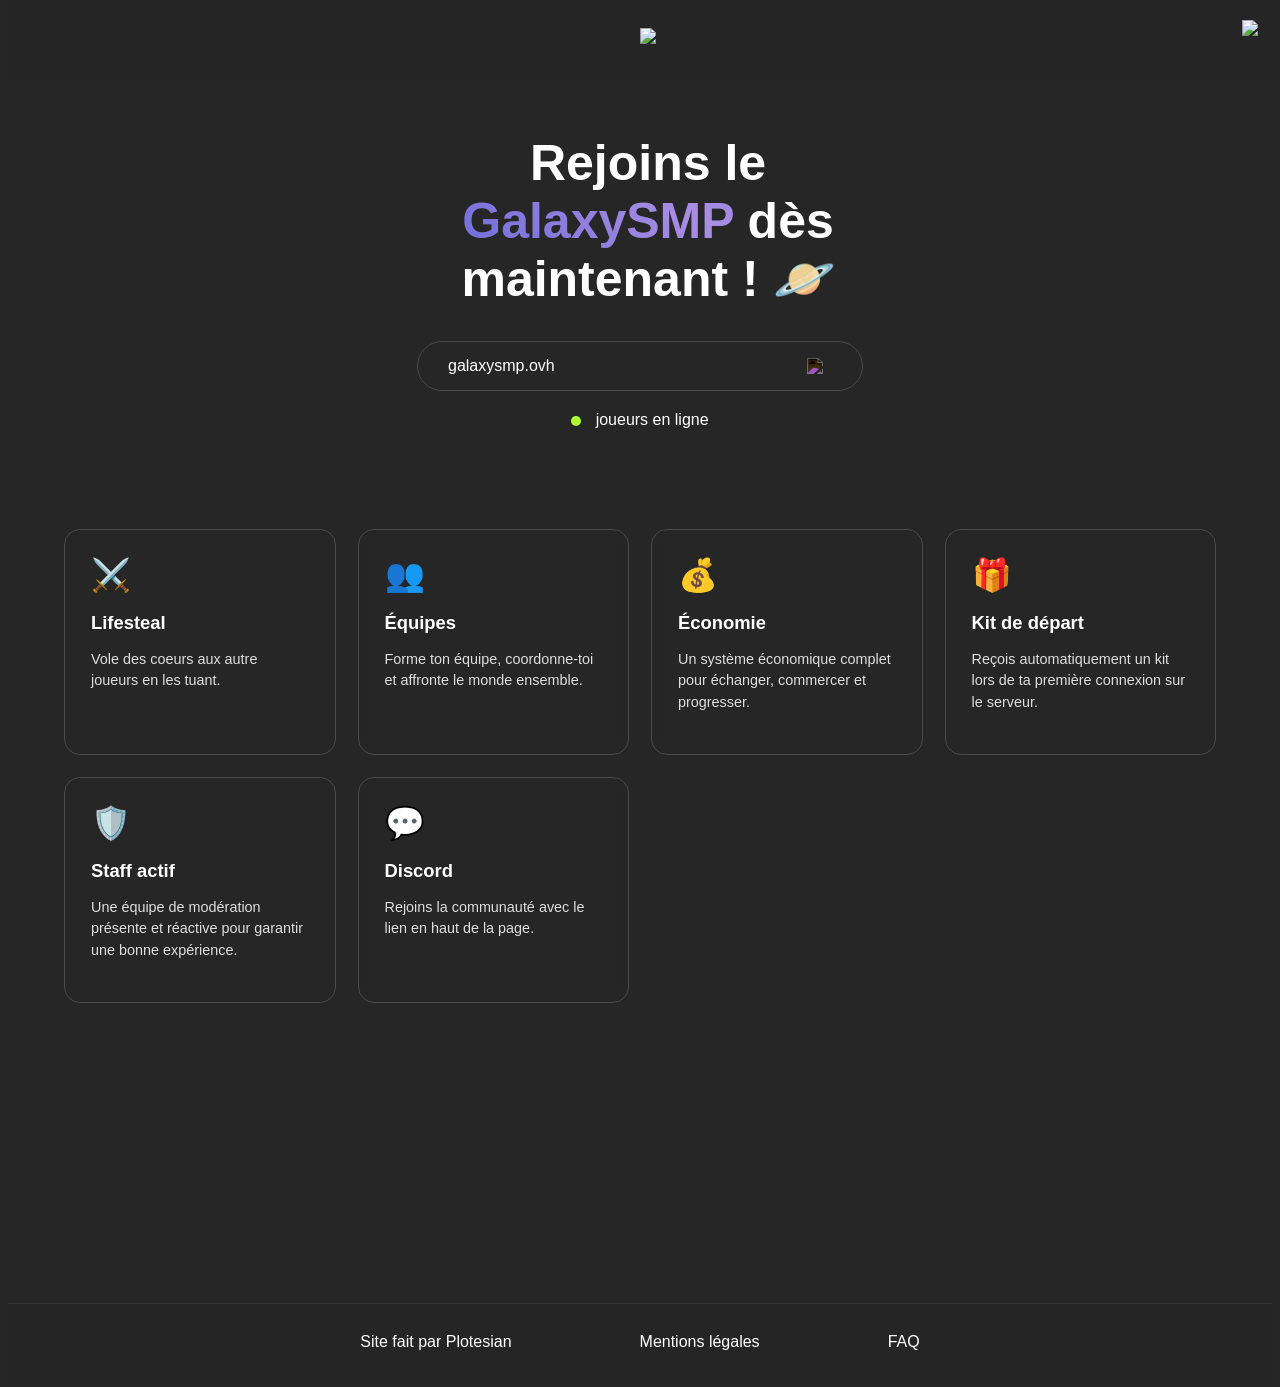
==== index.html @ 4d80b807 "Refonte importante du site" ====
<!DOCTYPE html>
<html lang="fr">
<head>
    <meta charset="UTF-8">
    <meta name="viewport" content="width=device-width, initial-scale=1.0">
    <title>GalaxySMP</title>
    <link rel="stylesheet" href="style.css">
    <link rel="shortcut icon" href="/assets/galaxy.png" type="image/x-icon">
    <script src="playercount.js"></script>
</head>
<body>
    <div class="menu">
        <a href="/" class="hover-underline-animation menu-element"><img src="/assets/galaxy-noback.png" style="width: 70px;"></a>
        <a href="https://discord.gg/S2wEps9kUZ" target="_blank">
            <img src="/assets/discord.png" class="logo-menu">
        </a>
    </div>
    <div class="container">
        <div class="title-galaxy-container">
            <h1 class="title-galaxy">
                Rejoins le <span class="galaxysmp-gradient">GalaxySMP</span> dès maintenant ! 🪐
            </h1>
        </div>
        <div class="copy-text-container">
            <div class="copy-text" id="copyBtn">
                galaxysmp.ovh
                <img src="/assets/copy.svg" class="copy-svg" id="copyIcon">
            </div>
        </div>
        <div class="player-count-container">
            <div class="player-count">
                <div class="green-circle"></div>
                <span id="player-count"></span>
                joueurs en ligne
            </div>
        </div>
        <div class="cards">
          <div class="card">
            <span class="icon">⚔️</span>
            <h3>Lifesteal</h3>
            <p>Vole des coeurs aux autre joueurs en les tuant.</p>
          </div>
          <div class="card">
            <span class="icon">👥</span>
            <h3>Équipes</h3>
            <p>Forme ton équipe, coordonne-toi et affronte le monde ensemble.</p>
          </div>
          <div class="card">
            <span class="icon">💰</span>
            <h3>Économie</h3>
            <p>Un système économique complet pour échanger, commercer et progresser.</p>
          </div>
          <div class="card">
            <span class="icon">🎁</span>
            <h3>Kit de départ</h3>
            <p>Reçois automatiquement un kit lors de ta première connexion sur le serveur.</p>
          </div>
          <div class="card">
            <span class="icon">🛡️</span>
            <h3>Staff actif</h3>
            <p>Une équipe de modération présente et réactive pour garantir une bonne expérience.</p>
          </div>
          <div class="card">
            <span class="icon">💬</span>
            <h3>Discord</h3>
            <p>Rejoins la communauté avec le lien en haut de la page.</p>
          </div>
        </div>

    </div>
    <div class="footer">
        <div class="footer-element">Site fait par Plotesian</div>
        <a href="/legal/mentions-legales.html" class="footer-element hover-underline-animation">Mentions légales</a>
        <a href="/faq.html" class="hover-underline-animation footer-element">FAQ</a>
    </div>
</body>
</html>
---- style.css ----
@font-face {
	font-family: "Inter";
	src: url("/fonts/Inter.ttf") format("truetype");
}

body {
    font-family: "Inter", sans-serif;
    background-color: #262626;
    color: #ffffff;
}

.container {
    margin-top: 100px;
}

a {
    color: white;
    text-decoration: none;
}

.centered-text-container {
    margin: auto;
    margin-top: 20px;
    width: 80%;
    text-align: center;
    margin-bottom: 80px;
}

.hover-underline-animation {
    text-decoration: none;
    color: inherit;
    display: inline-block;
    position: relative;
}

.hover-underline-animation::after {
    content: "";
    position: absolute;
    width: 100%;
    transform: scaleX(0);
    height: 2px;
    bottom: 0;
    left: 0;
    background: linear-gradient(90deg, #6667d7, #aa8ee4);
    transform-origin: bottom right;
    transition: transform 0.25s ease-out;
}

.hover-underline-animation:hover::after {
    transform: scaleX(1);
    transform-origin: bottom left;
}

.player-count-container {
    width: 100%;
    text-align: center;
}

.green-circle {
    position: relative;
    top: 5px;
    width: 10px;
    height: 10px;
    background: greenyellow;
    border-radius: 10px;
    margin-right: 10px;
}

.player-count {
    display: flex;
    flex-direction: row;
    width: 100%;
    justify-content: center;
    margin-top: 20px;
}

#player-count {
    margin-right: 0.5ex;
}

.menu {
    width: 100%;
    height: 75px;
    background-color: #252525;
    position: fixed;
    top: 0;
    display: flex;
    align-items: center;
    justify-content: center;
    z-index: 999;
}

.footer {
    width: 100%;
    height: 75px;
    margin-top: 300px;
    background-color: #252525;
    border-top: 1px solid #353535;
    display: flex;
    align-items: center;
    justify-content: center;
    z-index: 999;
    color: #fff;
}

.footer-element {
    margin: 0 5vw 0 5vw;
}

.logo-menu {
    height: 37px;
    transition: 200ms ease-in-out;
    margin-left: 30px;
    position: absolute;
    right: 30px;
    top: 20px;
}

.logo-menu:hover {
    transform: scale(1.1);
    transition: 200ms ease-in-out;
}

.title-galaxy-container {
    width: 100vw;
    display: flex;
    justify-content: center;
    align-content: center;
}

.title-galaxy {
    width: 400px;
    text-align: center;
    font-size: 50px;
}

.galaxysmp-gradient {
    font-size: inherit;
    background: linear-gradient(45deg, #6667d7, #aa8ee4, #6667d7);
    background-size: 200% 200%;
    background-clip: text;
    -webkit-background-clip: text;
    -webkit-text-fill-color: transparent;
    animation: galaxyGradient 2s linear infinite;
}

.cards {
  display: grid;
  grid-template-columns: repeat(auto-fit, minmax(220px, 1fr));
  gap: 22px;
  margin: auto;
  width: 90vw;
  margin-top: 100px;
}

.card {
  background: var(--panel);
  backdrop-filter: blur(6px);
  border: 1px solid #4b4b4b;
  border-radius: 16px;
  padding: 26px;
  transition: transform 0.25s ease, border-color 0.25s ease;
}

.card:hover {
  transform: translateY(-6px);
  border: 1px solid #7b7b7b;
}

.card .icon {
  font-size: 2rem;
  margin-bottom: 12px;
  display: block;
}

.card h3 {
  font-size: 1.15rem;
  margin-bottom: 8px;
  color: var(--accent);
}

.card p {
  font-size: 0.9rem;
  line-height: 1.5;
  opacity: 0.85;
}


.image-galaxy {
    width: 300px;
    border-radius: 20px;
    margin-top: 50px;
}

.copy-text-container {
    display: flex;
    justify-content: center;
    align-content: center;
}

.copy-text {
    display: flex;
    align-items: center;
    justify-content: space-between;
    padding: 15px 30px;
    border: 1px solid #4b4b4b;
    border-radius: 30px;
    cursor: pointer;
    transition: ease-out 300ms;
    width: 30vw;
}

.copy-text:hover {
    transform: scale(1.03);
    border: 1px solid #7b7b7b;
}

.copy-svg {
    width: 25px;
    filter: invert(1);
}

@media screen and (max-width: 800px) {
    .join-container {
        flex-direction: column;
    }
    .title-galaxy {
        margin-left: 0;
        margin-top: 30px;
    }
    .join-galaxy {
        margin: 0;
    }
    .down-arrow-container {
        display: flex;
        justify-content: right;
    }
    .down-arrow {
        margin: 0;
        margin-right: 5%;
    }
}

@keyframes galaxyGradient {
    0% {
        background-position: 0% 50%;
    }
    100% {
        background-position: 200% 50%;
    }
}
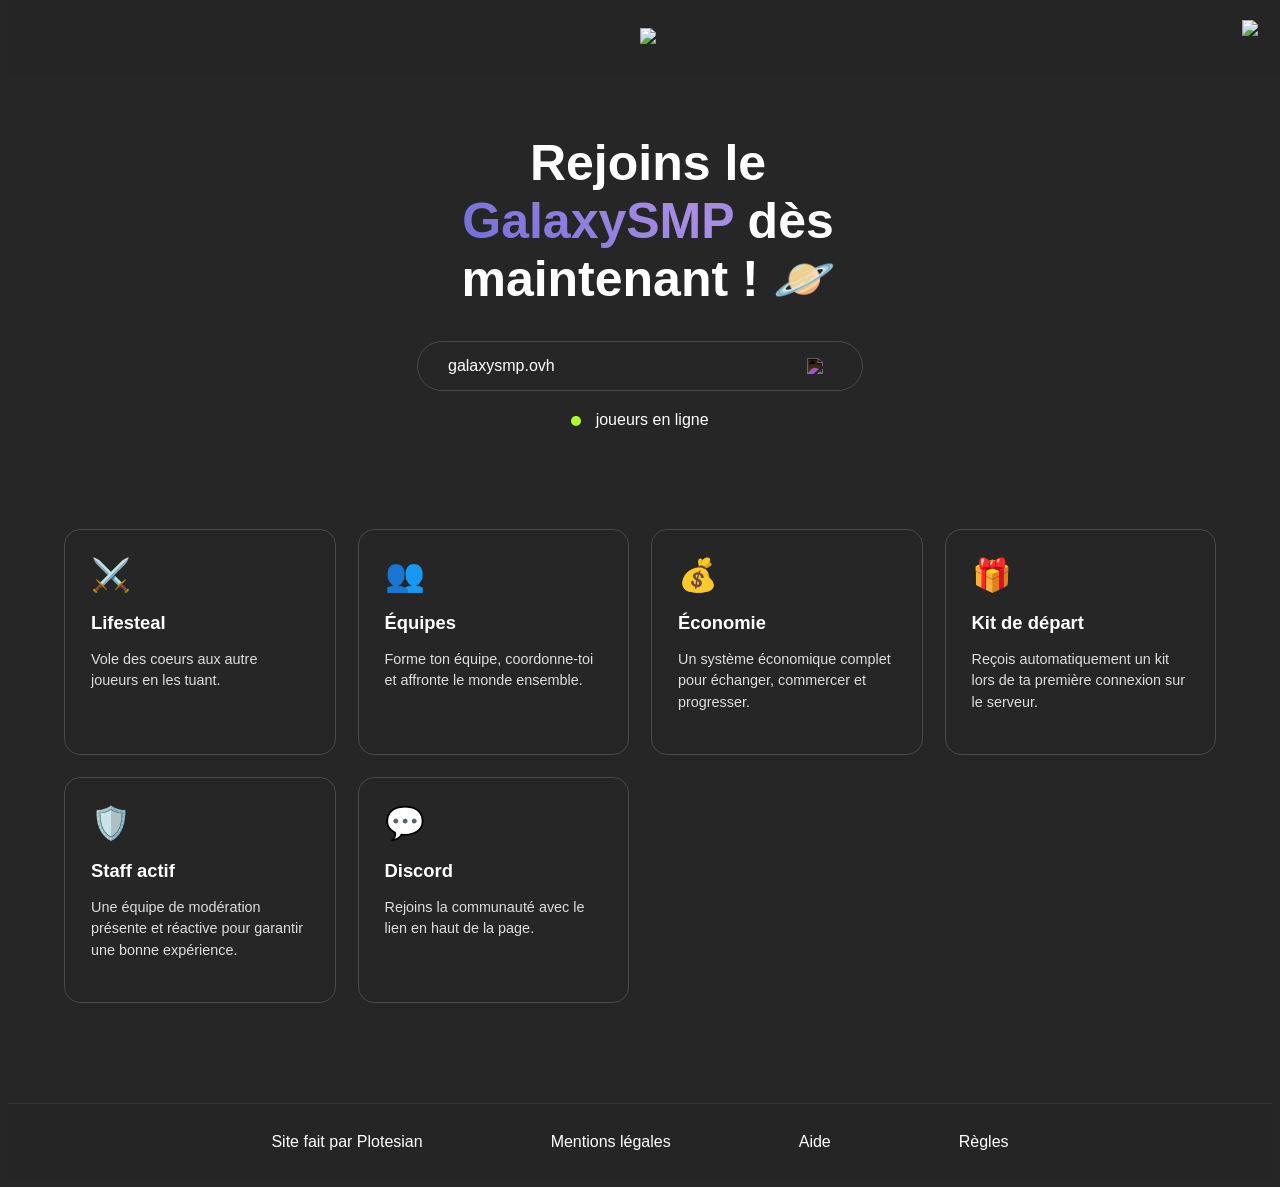
==== commit e9a98868: "Ajout des règles et section d'aide" ====
--- a/index.html
+++ b/index.html
@@ -71,7 +71,8 @@
     <div class="footer">
         <div class="footer-element">Site fait par Plotesian</div>
         <a href="/legal/mentions-legales.html" class="footer-element hover-underline-animation">Mentions légales</a>
-        <a href="/faq.html" class="hover-underline-animation footer-element">FAQ</a>
+        <a href="/help.html" class="hover-underline-animation footer-element">Aide</a>
+        <a href="/rules.html" class="hover-underline-animation footer-element">Règles</a>
     </div>
 </body>
 </html>
--- a/style.css
+++ b/style.css
@@ -93,7 +93,7 @@
 .footer {
     width: 100%;
     height: 75px;
-    margin-top: 300px;
+    margin-top: 100px;
     background-color: #252525;
     border-top: 1px solid #353535;
     display: flex;
